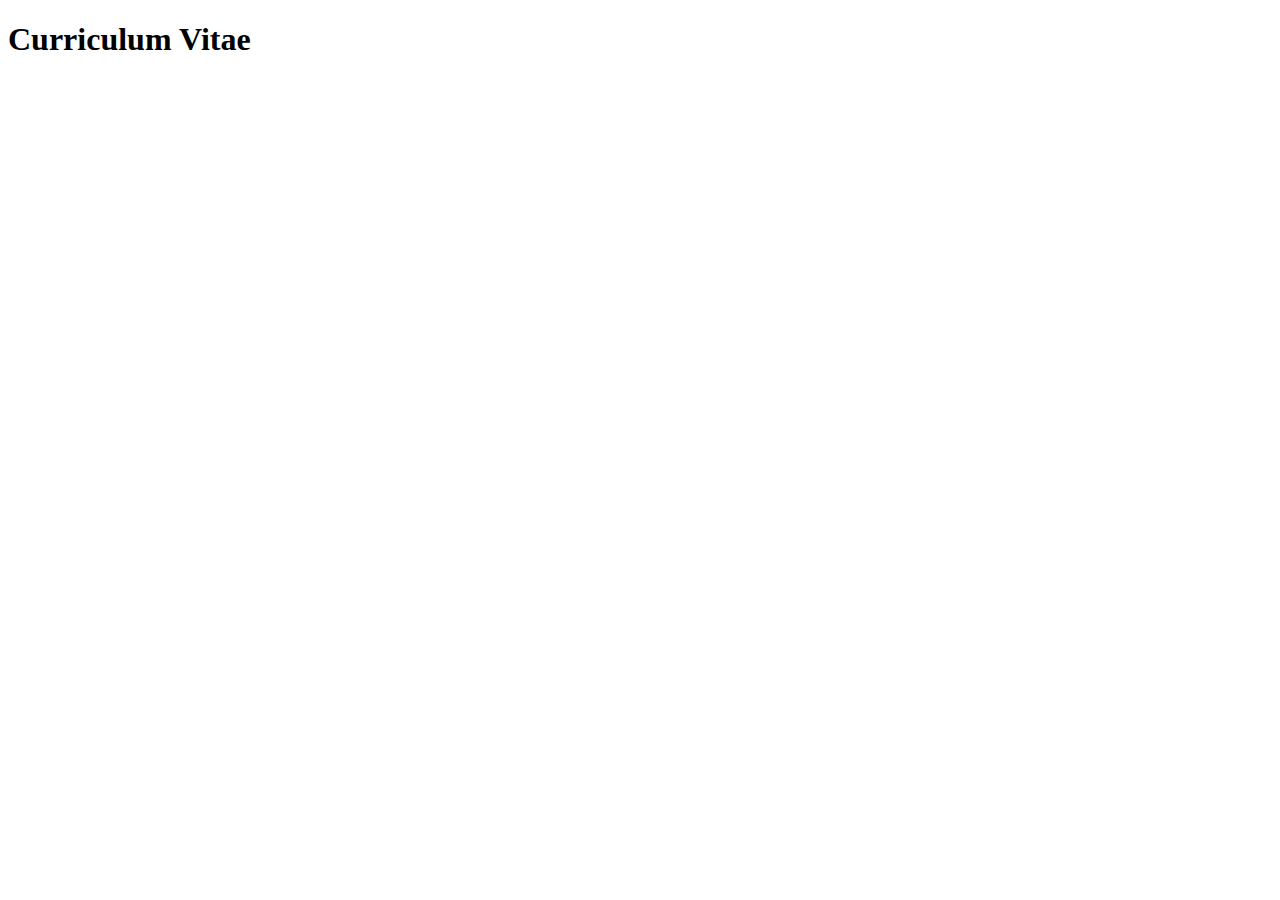
==== index.html @ 8a5ce3eb "make files" ====
<!DOCTYPE html>
<html lang="en">
<head>
    <meta charset="UTF-8">
    <meta name="viewport" content="width=device-width, initial-scale=1.0">
    
    <title>Curriculum Vitae</title>
    <link rel="stylesheet" type="text/css" href="style.css">
</head>
<body>
    <div class="header"><h1>Curriculum Vitae</h1></div>
    <div class="bio"> </div>      
</body>
</html>
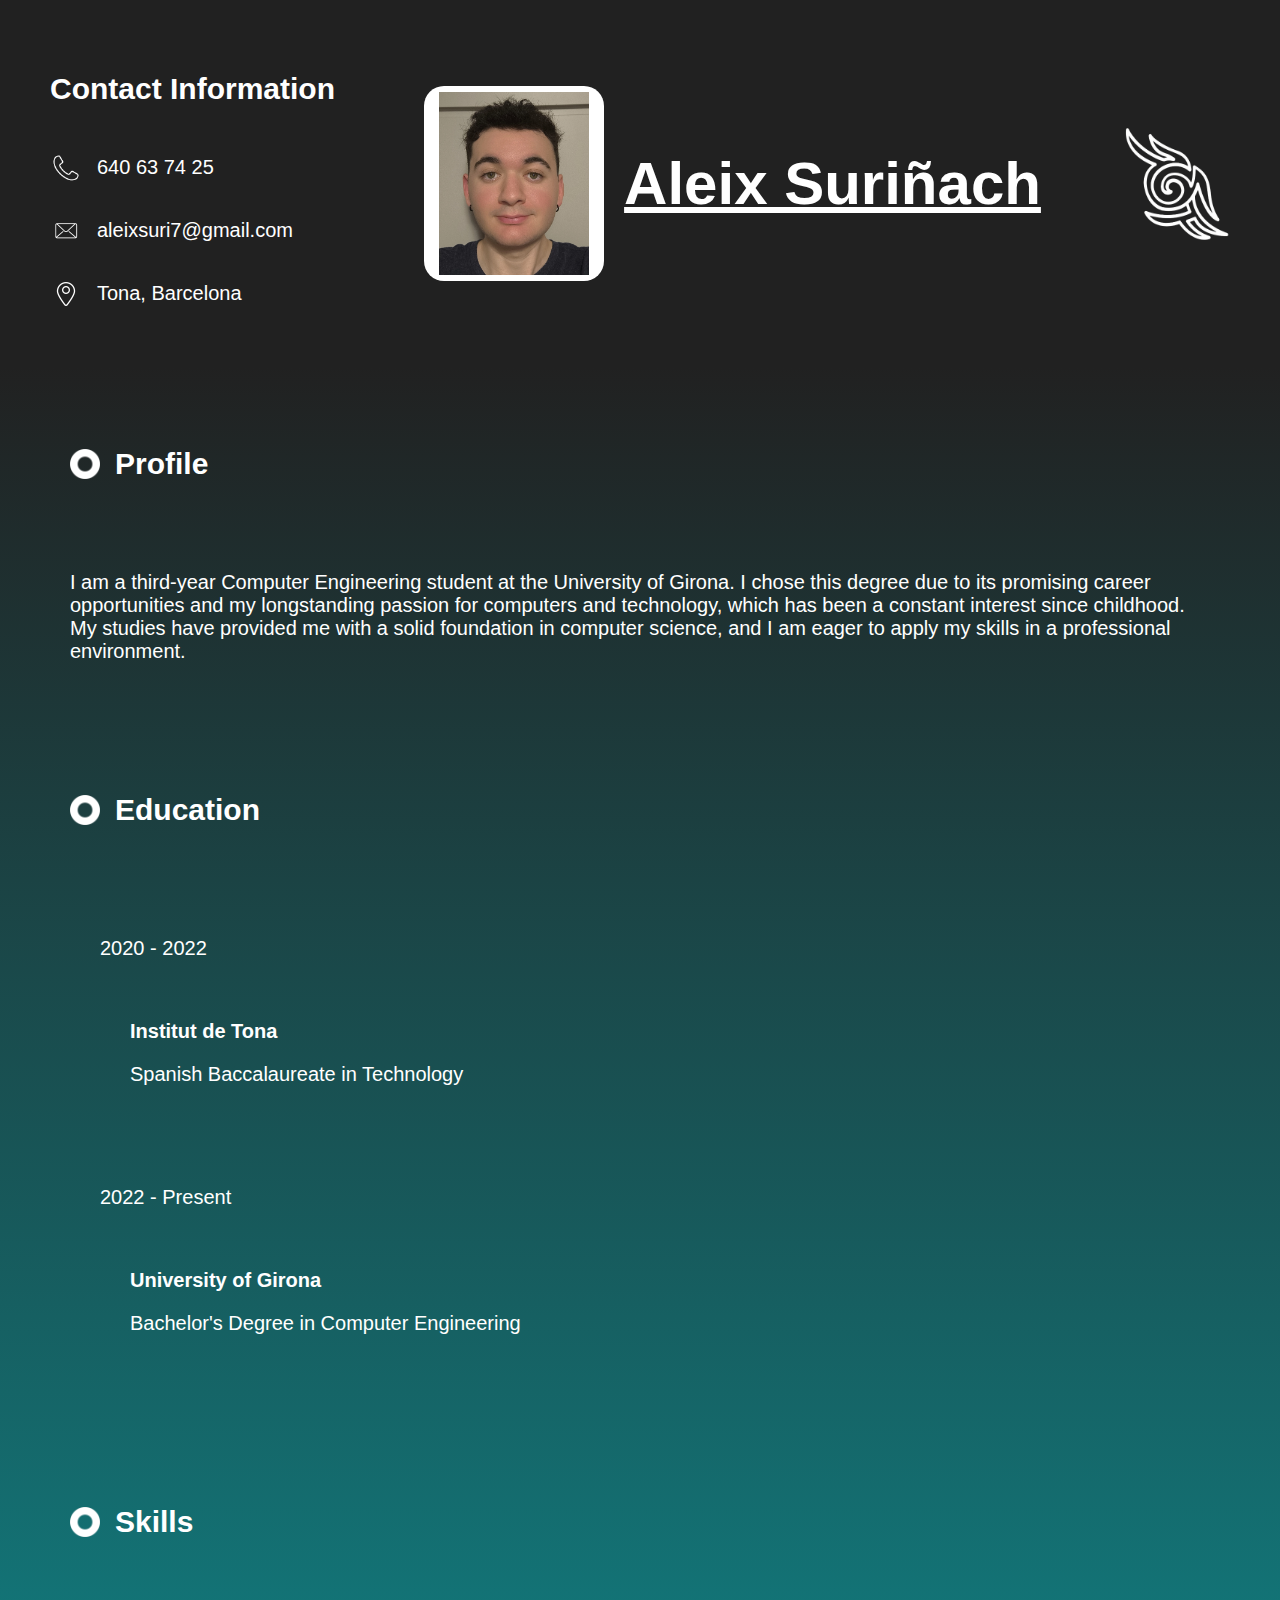
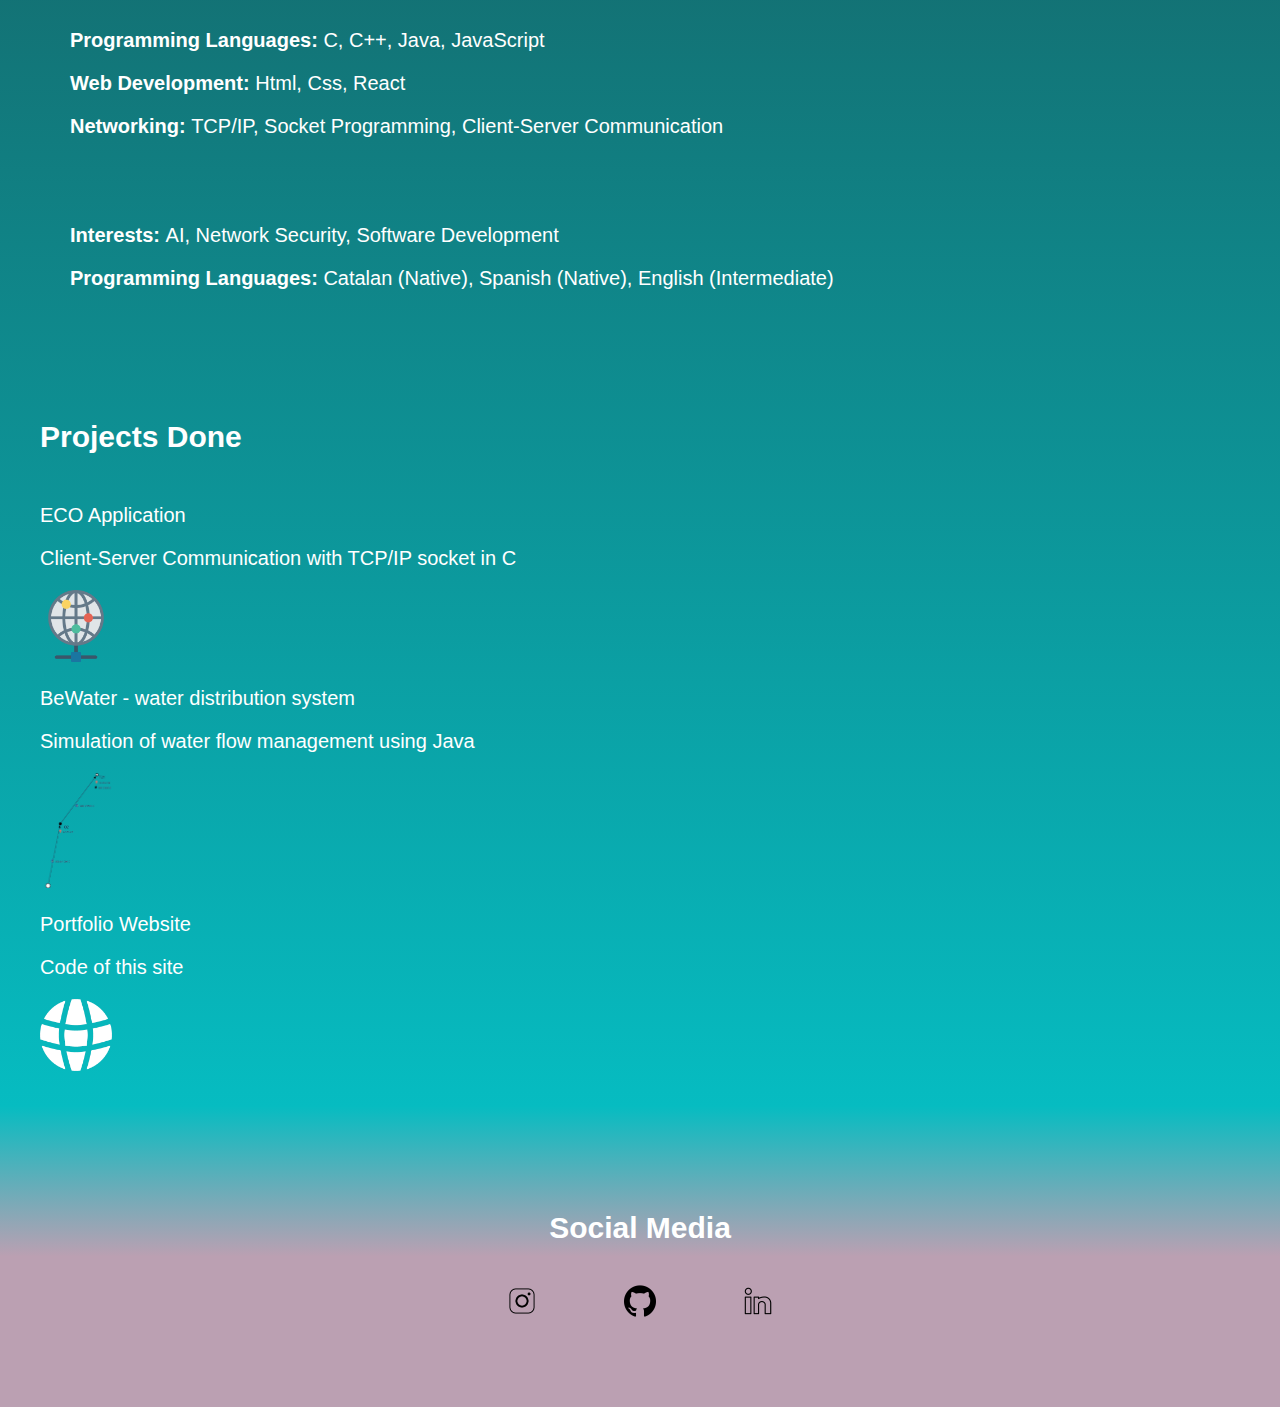
==== commit e3c0421f: "folders organization" ====
--- a/index.html
+++ b/index.html
@@ -5,10 +5,159 @@
     <meta name="viewport" content="width=device-width, initial-scale=1.0">
     
     <title>Curriculum Vitae</title>
-    <link rel="stylesheet" type="text/css" href="style.css">
+    <link rel="stylesheet" type="text/css" href="css/style.css">
+    <link rel="stylesheet" type="text/css" href="css/elements.css">
 </head>
 <body>
-    <div class="header"><h1>Curriculum Vitae</h1></div>
-    <div class="bio"> </div>      
+    <header>
+        <!-- Contact Information -->
+        <div class="contactInfo">
+            <p class="title">Contact Information</p>
+            <div>
+                <img id="phone" src="img/phoneIcon.png" alt="Phone Icon">
+                <p>640 63 74 25</p>
+            </div>
+            
+            <div>
+                <img id="mail" src="img/mailIcon.png" alt="Mail Icon">
+                <p>aleixsuri7@gmail.com</p>
+            </div>
+            
+            <div>
+                <img id="location" src="img/locationIcon.png" alt="Location Icon">
+                <p>Tona, Barcelona</p>
+            </div>
+        </div>
+
+        <!-- Img & Name -->
+        <div class="imgName">
+            <div class="backgroundImg">
+                <img id="selfie" src="img/selfie.jpg" alt="Selfie of me"> 
+            </div>
+            <p id="name">Aleix Suriñach</p>
+        </div>
+
+        <div class="decoration"><img id="decoration" src="img/rune.png" alt="Image of a rune"></div>
+    </header>
+
+    
+    <main>
+        <!-- Container 1 (Profile, Education, Skills)-->
+        <section class="aboutMe">
+            <!-- Profile -->
+            <div>
+                <div class="sectionTitle">
+                    <img src="img/circle.png" alt="Circle img">
+                    <p class="title">Profile</p>
+                </div>
+                <div class="profileText">
+                    <p>I am a third-year Computer Engineering student at the University of
+                        Girona. I chose this degree due to its promising career opportunities
+                        and my longstanding passion for computers and technology, which
+                        has been a constant interest since childhood. My studies have
+                        provided me with a solid foundation in computer science, and I am
+                        eager to apply my skills in a professional environment.
+                    </p> 
+                </div>
+            </div>
+            
+            <!-- Education -->
+            <div>
+                <div class="sectionTitle">
+                    <img src="img/circle.png" alt="Circle img">
+                    <p class="title">Education</p>
+                </div>
+                <div class="education">
+                    <div>
+                        <p>2020 - 2022</p>
+                        <div>
+                            <p><b>Institut de Tona</b></p>
+                            <p>Spanish Baccalaureate in Technology</p>
+                        </div>
+                    </div>
+                
+                    <div>    
+                        <p>2022 - Present</p>
+                        <div>
+                            <p><b>University of Girona</b></p>
+                            <p>Bachelor's Degree in Computer Engineering</p>
+                        </div>    
+                    </div>
+                </div>
+            </div>    
+        
+        
+            <!-- Skills -->
+            <div>
+                <div class="sectionTitle">
+                    <img src="img/circle.png" alt="Circle img">
+                    <p class="title">Skills</p>
+                </div>
+                <div class="skills">
+                    <p><b>Programming Languages: </b>C, C++, Java, JavaScript</p> 
+                    <p><b>Web Development: </b>Html, Css, React</p> 
+                    <p><b>Networking: </b>TCP/IP, Socket Programming, Client-Server Communication</p> 
+                    <br>
+                    <br>
+                    <p><b>Interests: </b>AI, Network Security, Software Development</p> 
+                    <p><b>Programming Languages: </b>Catalan (Native), Spanish (Native), English (Intermediate)</p> 
+                </div>
+            </div>
+        </section>
+    
+        <!-- Container 2 (Projects)-->
+        <section class="projects">
+            <div>
+                <p class="title">Projects Done</p>
+            </div>
+            <section>
+                <div>
+                    <p>ECO Application</p>
+                    <p>Client-Server Communication with TCP/IP socket in C</p>
+                    <a href="https://github.com/AleixSuri/ECO-Application" target="_blank">
+                        <img src="img/xarxaInternet.png" alt="Internet Web Img">
+                    </a>    
+                </ul>
+                </div>
+                
+                <div>
+                    <p>BeWater - water distribution system</p>
+                    <p>Simulation of water flow management using Java</p>
+                        <a href="https://github.com/AleixSuri/Water-Distribution-System" target="_blank">
+                            <img src="img/xarxaAigua.png" alt="Distribution Diagram">
+                        </a>
+                    </ul>
+                </div>
+                
+                <div>
+                    <p>Portfolio Website</p>
+                    <p>Code of this site</p>
+                        <a href="https://github.com/AleixSuri/CV_Website" target="_blank">
+                            <img src="img/website.png" alt="Website Icon">
+                        </a>
+                    </ul>
+                </div>
+            </section>
+        </section>
+    </main>
+    
+    <!-- Social Media -->
+    <footer>
+        <div class="socialMedia">
+            <p class="title">Social Media</p>
+            
+            <div><a href="https://www.instagram.com/aleixsuri_/" target="_blank">
+                <img src="img/igIconB.png" alt="Instagram Icon">
+            </a></div>
+            
+            <div><a href="https://github.com/AleixSuri" target="_blank">
+                <img src="img/githubIconB.png" alt="GitHub Icon">
+            </a></div>
+            
+            <div><a href="https://www.linkedin.com/in/aleix-suriñach-cobos-a719021a8/" target="_blank">
+                <img src="img/linkedinIconB.png" alt="Linkedin Icon">
+            </a></div>
+        </div>
+    </footer>
 </body>
 </html>--- a/css/style.css
+++ b/css/style.css
@@ -0,0 +1,31 @@
+/* Font-size's, color, img px... */
+
+body{
+    margin: 0;
+    font-family: 'Roboto', sans-serif;
+    color: #ffffff;
+    font-size: 20px;
+}
+
+.title{
+    font-weight: bold;
+    font-size: 30px;
+}
+
+#name{
+    font-size: 60px;
+    font-weight: bold;
+    text-decoration: underline;
+}
+
+header{
+    background-color: #212121;
+}
+
+main{
+    background: linear-gradient(to bottom, #212121, #06bcc1);
+}
+
+footer{
+    background: linear-gradient(to bottom, #06bcc1, #BBA0B2 50%);
+}
--- a/css/elements.css
+++ b/css/elements.css
@@ -0,0 +1,162 @@
+/* Elements settings */
+
+body{
+    display: flex;
+    flex-direction: column;
+}
+
+/* ----------------- 
+   Header
+----------------- */
+header{
+    padding: 32px 40px;
+    display: flex;
+    flex-direction: row;
+    justify-content: space-between;
+}
+        /* ----------------- 
+            Contact Information
+        ----------------- */
+.contactInfo{
+    display: flex;
+    flex-direction: column;
+    padding: 10px;
+}
+
+.contactInfo div{
+    display: flex;
+    align-items: center;
+    transition: transform 0.6s;
+}
+
+.contactInfo div:hover{
+    transform: scale(1.2);
+    margin-left: 40px;
+}
+
+.contactInfo img{
+    width: 32px;
+    height: 32px;
+    margin-right: 15px;
+}
+
+        /* ----------------- 
+            Img & Name
+        ----------------- */
+.imgName{
+    display: flex;
+    flex-direction: row;    
+    align-items: center;
+}
+    
+.backgroundImg{
+    width: fit-content;
+    height: fit-content;
+    background-color: white;
+    border-radius: 20px;
+    display: flex;
+    align-items: center;
+    justify-content: center;
+    overflow: hidden;
+    padding: 6px 15px;
+    margin-right: 20px;
+}
+
+#selfie{
+    width: 150px;
+}
+
+
+        /* ----------------- 
+            Decoration
+        ----------------- */
+.decoration{
+    display: flex;
+    align-items: center;
+}
+
+#decoration{
+    width: 120px;
+    height: 120px;
+    transform: scaleX(-1);
+    transition: transform 1.5s;
+}
+
+#decoration:hover{
+    transform: rotate(180deg); 
+}
+
+
+/* ----------------- 
+   Main
+----------------- */
+main{
+    display: flex;
+    flex-direction: column;
+}
+
+
+        /* ----------------- 
+            About Me
+        ----------------- */
+.sectionTitle{
+    display: flex;
+    align-items: center;
+}
+
+.sectionTitle img{
+    margin-right: 15px;
+    width: 30px;
+    height: 30px;
+}
+
+.aboutMe{
+    margin: 10px;
+    display: flex;
+    flex-direction: column;
+}
+
+.aboutMe div{
+    padding: 20px 30px;
+}
+
+
+        /* ----------------- 
+            Projects
+        ----------------- */
+.projects{
+    margin: 10px;
+    padding: 20px 30px;
+    display: flex;
+    flex-direction: column;
+}
+
+.projects img{
+    width: 72px;
+}
+    
+
+/* ----------------- 
+   Footer
+----------------- */
+footer{
+    padding: 75px;
+}
+
+.socialMedia{
+    text-align: center;
+}
+
+.socialMedia div{
+    display: inline-block;
+    margin: 10px 40px;
+    transition: transform 0.4s;
+}
+
+.socialMedia img{
+    width: 32px;
+}
+
+.socialMedia img:hover{
+    transform: scale(1.5);
+}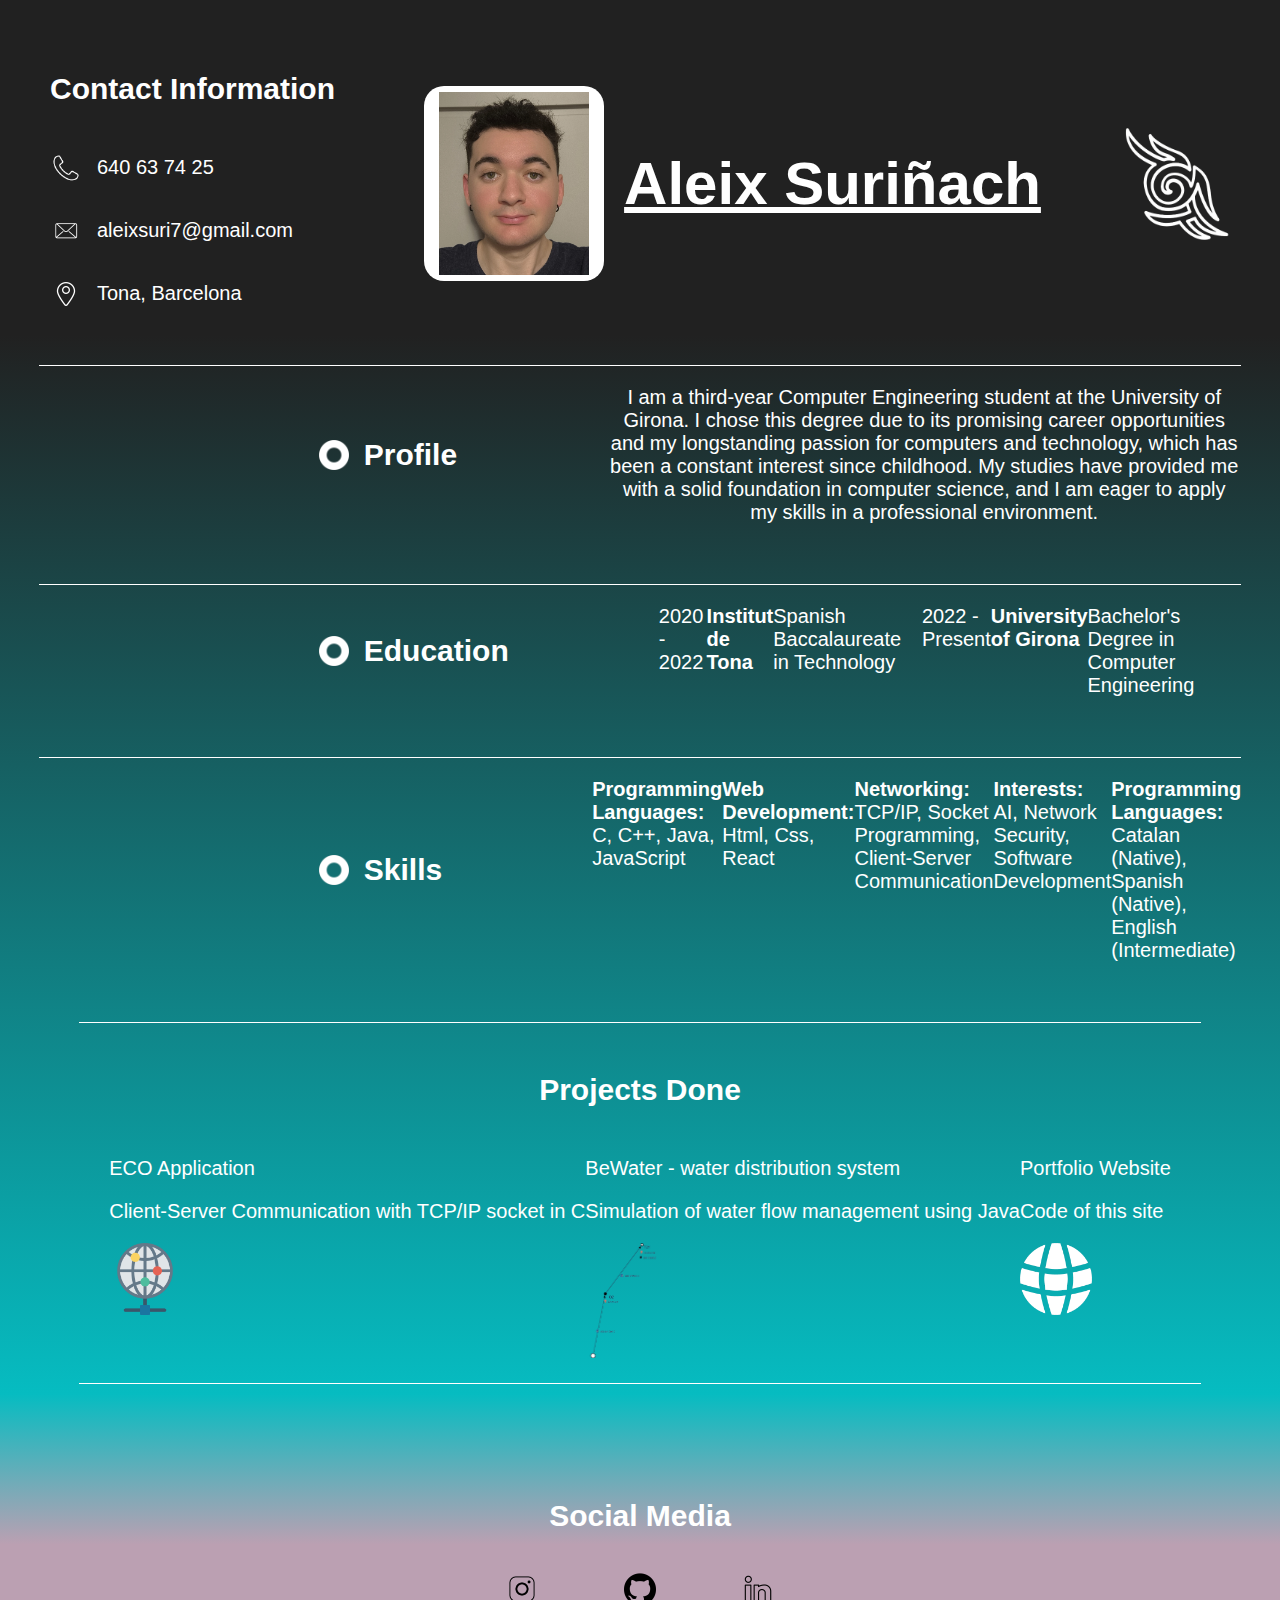
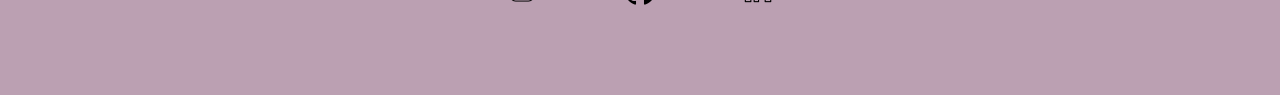
==== commit a630cee1: "in process" ====
--- a/index.html
+++ b/index.html
@@ -40,12 +40,11 @@
         <div class="decoration"><img id="decoration" src="img/rune.png" alt="Image of a rune"></div>
     </header>
 
-    
     <main>
         <!-- Container 1 (Profile, Education, Skills)-->
         <section class="aboutMe">
             <!-- Profile -->
-            <div>
+            <div class="profileBlock">
                 <div class="sectionTitle">
                     <img src="img/circle.png" alt="Circle img">
                     <p class="title">Profile</p>
@@ -62,7 +61,7 @@
             </div>
             
             <!-- Education -->
-            <div>
+            <div class="educationBlock">
                 <div class="sectionTitle">
                     <img src="img/circle.png" alt="Circle img">
                     <p class="title">Education</p>
@@ -88,7 +87,7 @@
         
         
             <!-- Skills -->
-            <div>
+            <div class="skillsBlock">
                 <div class="sectionTitle">
                     <img src="img/circle.png" alt="Circle img">
                     <p class="title">Skills</p>
@@ -107,37 +106,34 @@
     
         <!-- Container 2 (Projects)-->
         <section class="projects">
-            <div>
+            <div class="projectsTitle">
                 <p class="title">Projects Done</p>
             </div>
-            <section>
-                <div>
+            <div class="projectsBlock">
+                <div class="projectsX">
                     <p>ECO Application</p>
                     <p>Client-Server Communication with TCP/IP socket in C</p>
                     <a href="https://github.com/AleixSuri/ECO-Application" target="_blank">
                         <img src="img/xarxaInternet.png" alt="Internet Web Img">
                     </a>    
-                </ul>
                 </div>
                 
-                <div>
+                <div class="projectsX">
                     <p>BeWater - water distribution system</p>
                     <p>Simulation of water flow management using Java</p>
                         <a href="https://github.com/AleixSuri/Water-Distribution-System" target="_blank">
                             <img src="img/xarxaAigua.png" alt="Distribution Diagram">
                         </a>
-                    </ul>
                 </div>
                 
-                <div>
+                <div class="projectsX">
                     <p>Portfolio Website</p>
                     <p>Code of this site</p>
                         <a href="https://github.com/AleixSuri/CV_Website" target="_blank">
                             <img src="img/website.png" alt="Website Icon">
                         </a>
-                    </ul>
                 </div>
-            </section>
+            </div>
         </section>
     </main>
     
--- a/css/elements.css
+++ b/css/elements.css
@@ -9,7 +9,7 @@
    Header
 ----------------- */
 header{
-    padding: 32px 40px;
+    padding: 32px 40px 0 40px;
     display: flex;
     flex-direction: row;
     justify-content: space-between;
@@ -93,15 +93,16 @@
 main{
     display: flex;
     flex-direction: column;
-}
-
-
-        /* ----------------- 
-            About Me
-        ----------------- */
+    align-items: center;
+    
+}
+
 .sectionTitle{
     display: flex;
     align-items: center;
+    justify-content: center;
+    margin-left: 280px;
+    margin-right: 150px;
 }
 
 .sectionTitle img{
@@ -110,6 +111,9 @@
     height: 30px;
 }
 
+        /* ----------------- 
+            About Me
+        ----------------- */
 .aboutMe{
     margin: 10px;
     display: flex;
@@ -117,19 +121,70 @@
 }
 
 .aboutMe div{
-    padding: 20px 30px;
-}
+    display: flex;
+    flex-direction: row;
+}
+
+                /* ----------------- 
+                    Profile
+                ----------------- */
+.profileBlock{
+    border-top: 1px solid #ffffff;
+    margin: 20px 30px;
+    display: flex;
+    flex-direction: column;
+    align-items: center;
+    text-align: center;
+}
+
+.profileText{
+    max-width: 650px;
+}
+
+                /* ----------------- 
+                    Education
+                ----------------- */
+.educationBlock{
+    border-top: 1px solid #ffffff;
+    margin: 20px 30px;
+}
+
+
+
+
+                /* ----------------- 
+                    Skills
+                ----------------- */
+.skillsBlock{
+    border-top: 1px solid #ffffff;
+    margin: 20px 30px;
+}
+
+
+
 
 
         /* ----------------- 
             Projects
         ----------------- */
 .projects{
+    border-top: 1px solid #ffffff;
+    border-bottom: 1px solid #ffffff;
     margin: 10px;
     padding: 20px 30px;
     display: flex;
     flex-direction: column;
-}
+    align-items: center;
+    max-width: max-content;
+}
+
+.projectsBlock{
+    display: flex;
+    flex-direction: row;
+    align-content: space-between;
+
+}
+
 
 .projects img{
     width: 72px;
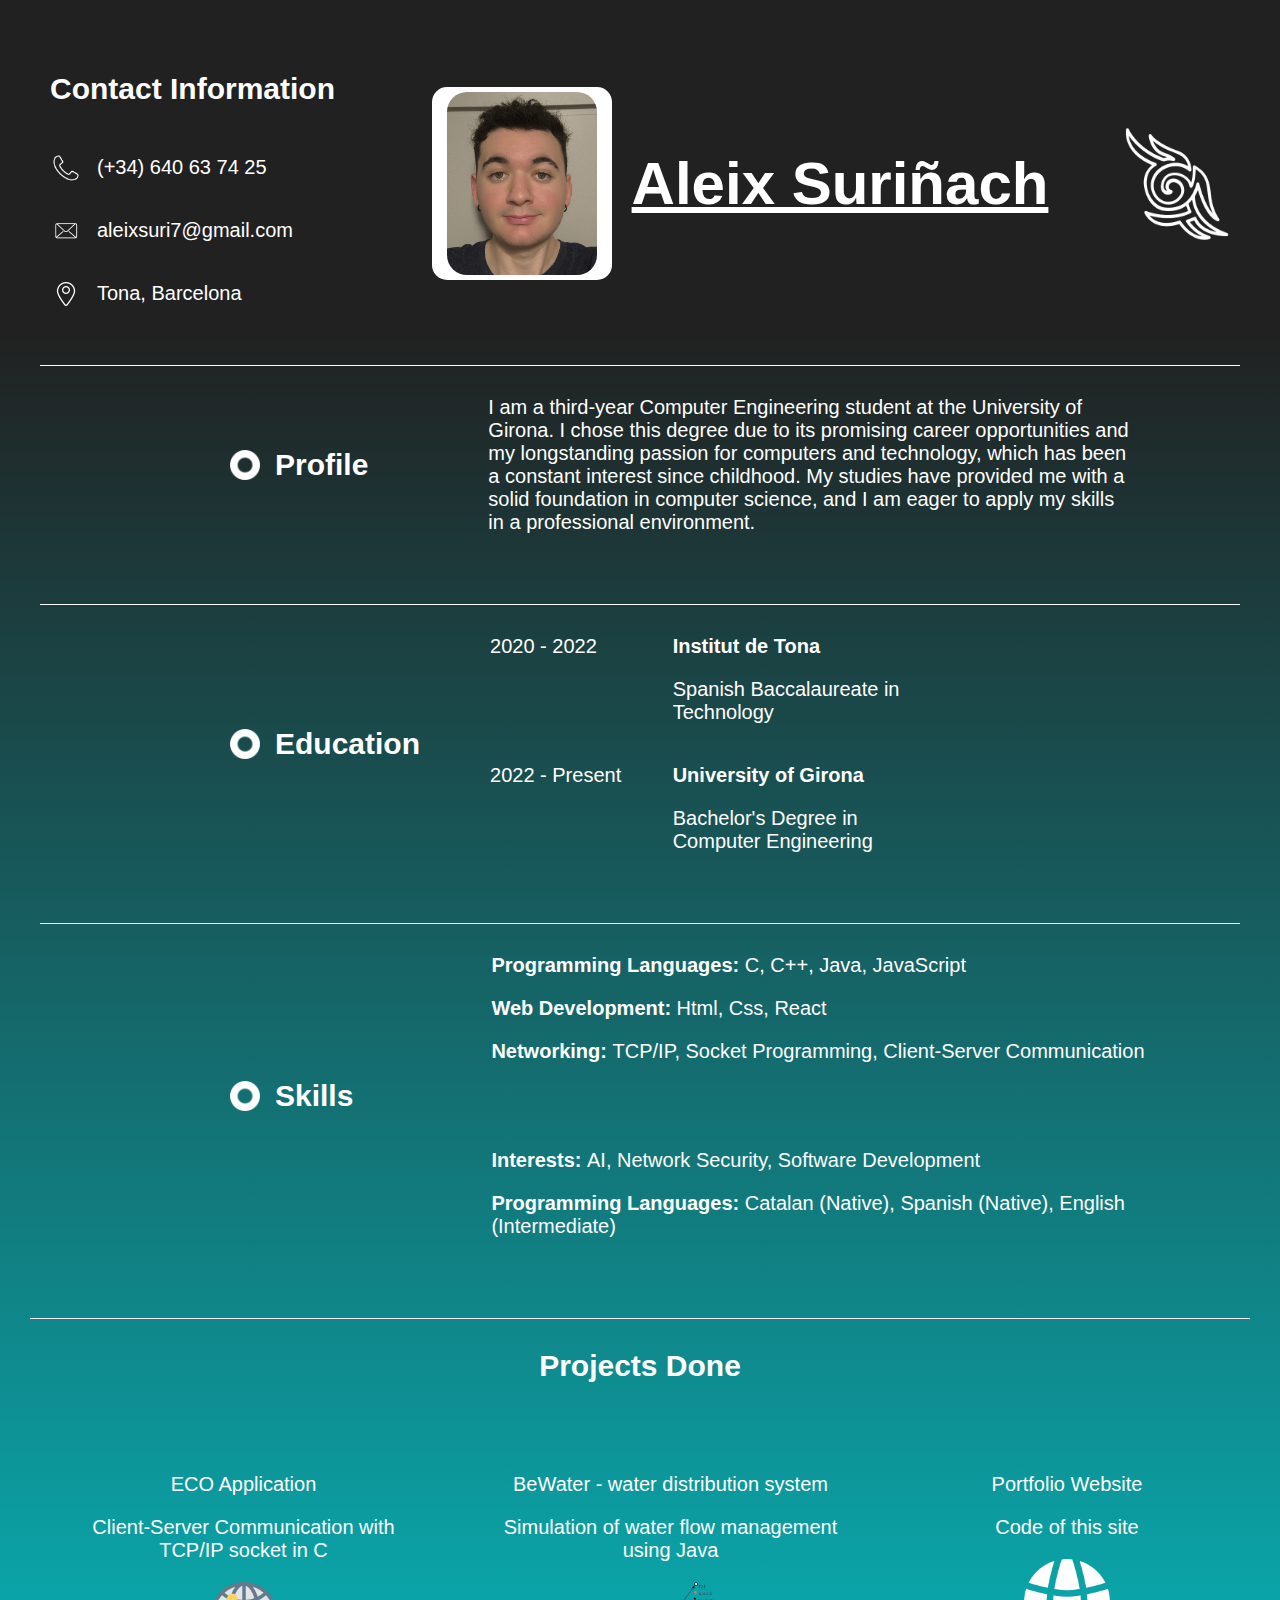
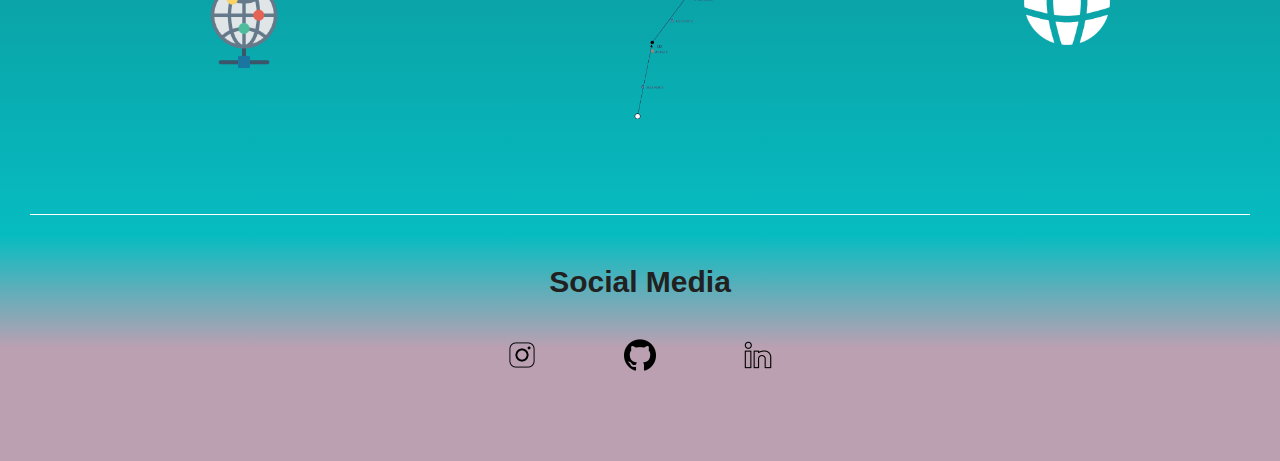
==== commit 09d1a531: "code finished" ====
--- a/index.html
+++ b/index.html
@@ -15,7 +15,7 @@
             <p class="title">Contact Information</p>
             <div>
                 <img id="phone" src="img/phoneIcon.png" alt="Phone Icon">
-                <p>640 63 74 25</p>
+                <p>(+34) 640 63 74 25</p>
             </div>
             
             <div>
@@ -67,16 +67,16 @@
                     <p class="title">Education</p>
                 </div>
                 <div class="education">
-                    <div>
-                        <p>2020 - 2022</p>
+                    <div class="e1">
+                        <div><p>2020 - 2022</p></div>
                         <div>
                             <p><b>Institut de Tona</b></p>
                             <p>Spanish Baccalaureate in Technology</p>
                         </div>
                     </div>
-                
-                    <div>    
-                        <p>2022 - Present</p>
+                    
+                    <div class="e2">    
+                        <div><p>2022 - Present</p></div>
                         <div>
                             <p><b>University of Girona</b></p>
                             <p>Bachelor's Degree in Computer Engineering</p>
@@ -121,17 +121,17 @@
                 <div class="projectsX">
                     <p>BeWater - water distribution system</p>
                     <p>Simulation of water flow management using Java</p>
-                        <a href="https://github.com/AleixSuri/Water-Distribution-System" target="_blank">
-                            <img src="img/xarxaAigua.png" alt="Distribution Diagram">
-                        </a>
+                    <a href="https://github.com/AleixSuri/Water-Distribution-System" target="_blank">
+                        <img src="img/xarxaAigua.png" alt="Distribution Diagram">
+                    </a>
                 </div>
                 
                 <div class="projectsX">
                     <p>Portfolio Website</p>
                     <p>Code of this site</p>
-                        <a href="https://github.com/AleixSuri/CV_Website" target="_blank">
-                            <img src="img/website.png" alt="Website Icon">
-                        </a>
+                    <a href="https://github.com/AleixSuri/CV_Website" target="_blank">
+                        <img src="img/website.png" alt="Website Icon">
+                    </a>
                 </div>
             </div>
         </section>
--- a/css/elements.css
+++ b/css/elements.css
@@ -3,6 +3,7 @@
 body{
     display: flex;
     flex-direction: column;
+    min-width: 1000px;
 }
 
 /* ----------------- 
@@ -11,7 +12,6 @@
 header{
     padding: 32px 40px 0 40px;
     display: flex;
-    flex-direction: row;
     justify-content: space-between;
 }
         /* ----------------- 
@@ -21,6 +21,7 @@
     display: flex;
     flex-direction: column;
     padding: 10px;
+    min-width: 300px;
 }
 
 .contactInfo div{
@@ -44,26 +45,27 @@
             Img & Name
         ----------------- */
 .imgName{
-    display: flex;
-    flex-direction: row;    
+    display: flex;   
     align-items: center;
 }
     
 .backgroundImg{
+    background-color: white;
+    border-radius: 15px;
     width: fit-content;
     height: fit-content;
-    background-color: white;
-    border-radius: 20px;
+    overflow: hidden;
+
     display: flex;
     align-items: center;
     justify-content: center;
-    overflow: hidden;
-    padding: 6px 15px;
+    padding: 5px 15px;
     margin-right: 20px;
 }
 
 #selfie{
     width: 150px;
+    border-radius: 20px;
 }
 
 
@@ -94,15 +96,13 @@
     display: flex;
     flex-direction: column;
     align-items: center;
-    
 }
 
 .sectionTitle{
     display: flex;
     align-items: center;
     justify-content: center;
-    margin-left: 280px;
-    margin-right: 150px;
+    margin-left: 180px;
 }
 
 .sectionTitle img{
@@ -120,49 +120,47 @@
     flex-direction: column;
 }
 
-.aboutMe div{
-    display: flex;
-    flex-direction: row;
+.profileBlock, .educationBlock, .skillsBlock{
+    border-top: 1px solid #ffffff;
+    padding: 10px;
+    margin: 20px 30px;
+    display: flex;
+    gap: 20px;
 }
 
                 /* ----------------- 
                     Profile
                 ----------------- */
 .profileBlock{
-    border-top: 1px solid #ffffff;
-    margin: 20px 30px;
-    display: flex;
-    flex-direction: column;
-    align-items: center;
-    text-align: center;
+    align-items: center;
 }
 
 .profileText{
-    max-width: 650px;
+    margin-left: 100px;
+    max-width: 645px;
 }
 
                 /* ----------------- 
                     Education
                 ----------------- */
-.educationBlock{
-    border-top: 1px solid #ffffff;
-    margin: 20px 30px;
-}
-
-
+.education{
+    display: flex;
+    flex-direction: column;
+    margin-left: 50px;
+}
+
+.e1, .e2{
+    display: grid;
+    grid-template-columns: 35% 50%;
+}
 
 
                 /* ----------------- 
                     Skills
                 ----------------- */
-.skillsBlock{
-    border-top: 1px solid #ffffff;
-    margin: 20px 30px;
-}
-
-
-
-
+.skills{
+    margin-left: 118px;
+}
 
         /* ----------------- 
             Projects
@@ -170,24 +168,39 @@
 .projects{
     border-top: 1px solid #ffffff;
     border-bottom: 1px solid #ffffff;
-    margin: 10px;
-    padding: 20px 30px;
-    display: flex;
-    flex-direction: column;
-    align-items: center;
-    max-width: max-content;
-}
-
-.projectsBlock{
-    display: flex;
-    flex-direction: row;
-    align-content: space-between;
-
-}
-
-
-.projects img{
-    width: 72px;
+    margin: 20px 30px;
+    padding-bottom: 50px;
+    
+    display: flex;
+    flex-direction: column;
+}
+
+.projectsTitle{
+    display: flex;
+    justify-content: center;
+}
+
+.projectsBlock{ 
+    display: grid;
+    grid-template-columns:  35% 35% 30%;
+}
+
+.projectsX{
+    margin: 40px;
+    text-align: center;
+    
+}
+
+.projectsX img{
+    width: 86px;
+}
+
+.projectsX a img{
+    transition: transform 0.3s;
+}
+
+.projectsX a:hover img{
+    transform: scale(1.3);
 }
     
 
@@ -195,11 +208,15 @@
    Footer
 ----------------- */
 footer{
-    padding: 75px;
+    padding-bottom: 75px;
 }
 
 .socialMedia{
     text-align: center;
+}
+
+.socialMedia p{
+    color: #212121;
 }
 
 .socialMedia div{
